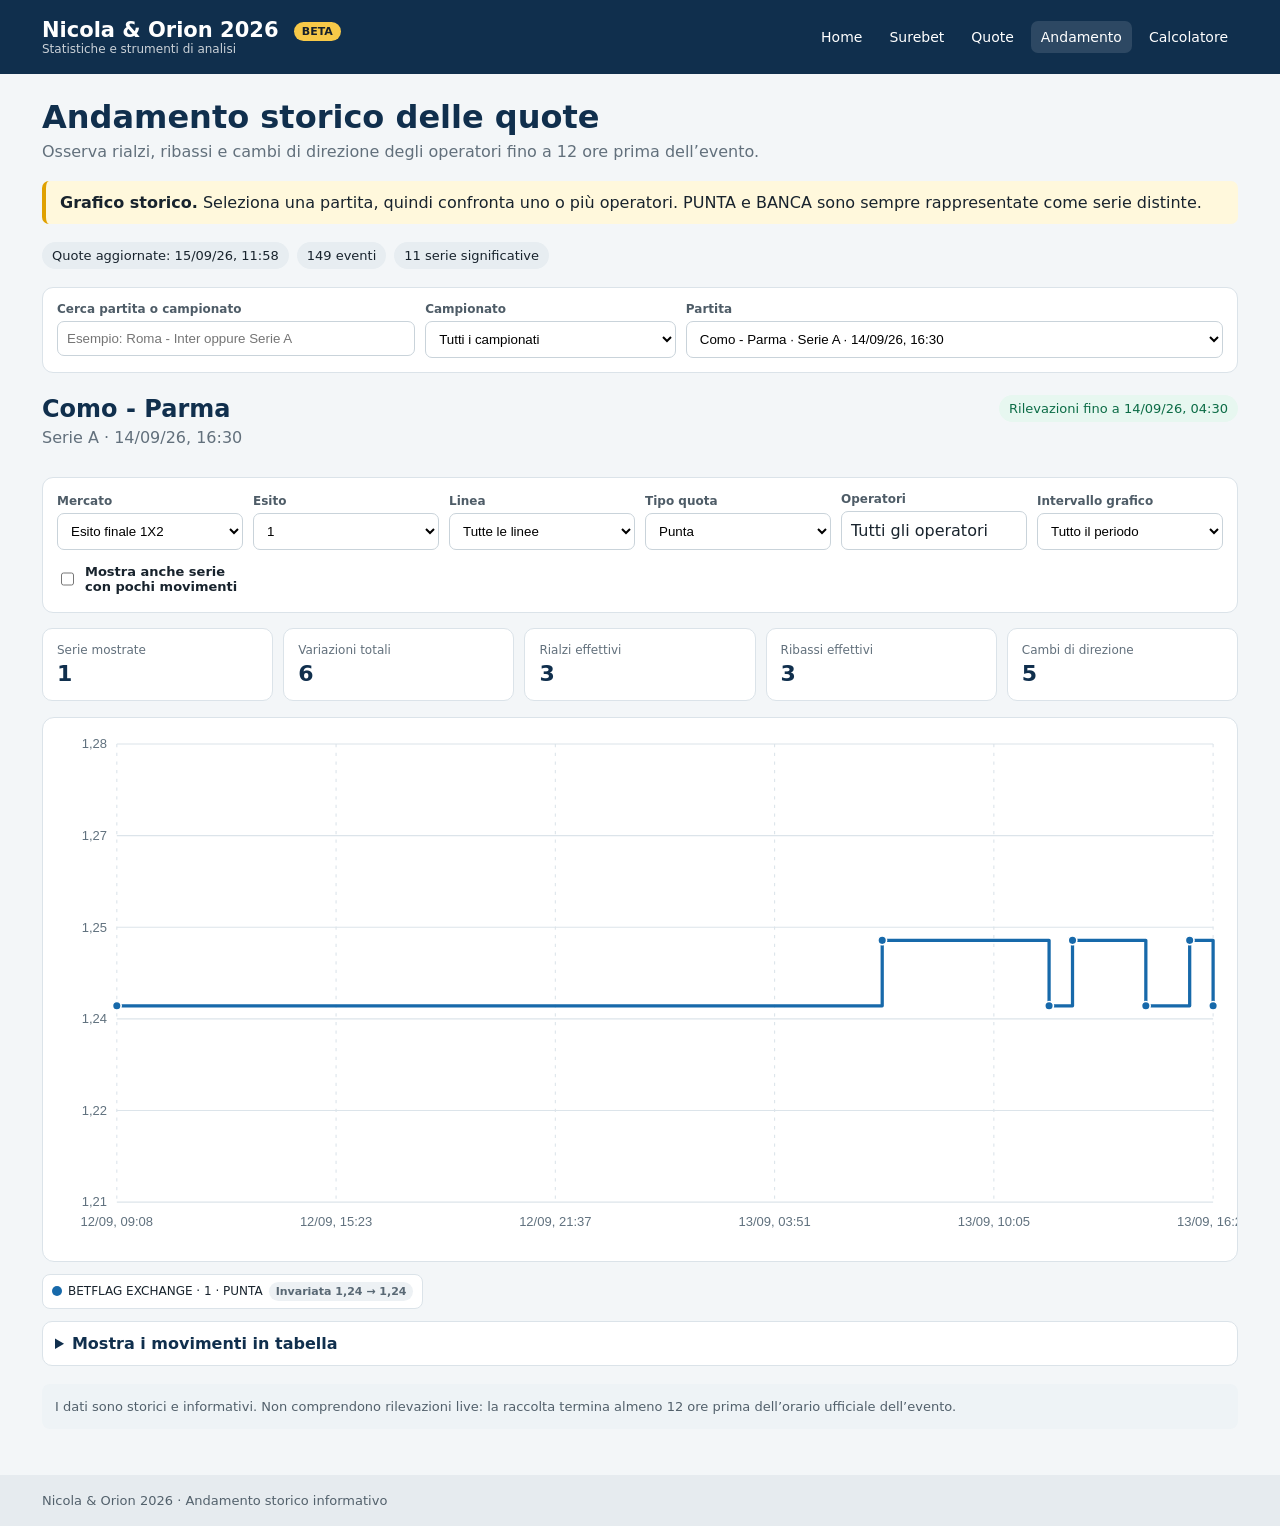
==== andamento.html @ c58eafb5 "Pubblica sito V3 con quote e andamento storico" ====
<!doctype html><html lang="it"><head><meta charset="utf-8"><meta name="viewport" content="width=device-width,initial-scale=1"><meta name="description" content="Grafici storici interattivi delle variazioni delle quote per operatore."><title>Andamento quote - Nicola &amp; Orion</title><link rel="stylesheet" href="assets/style.css"></head><body>
<header class="topbar"><div class="topbar-inner"><a class="brand" href="index.html">Nicola &amp; Orion 2026 <span class="beta">BETA</span><small>Statistiche e strumenti di analisi</small></a><nav class="nav"><a href="index.html">Home</a><a href="surebet.html">Surebet</a><a href="quote.html">Quote</a><a href="andamento.html">Andamento</a><a href="calcolatore-multipla.html">Calcolatore</a></nav></div></header>
<main class="container"><h1 class="page-title">Andamento storico delle quote</h1><p class="subtitle">Osserva rialzi, ribassi e cambi di direzione degli operatori fino a 12 ore prima dell’evento.</p><div class="notice"><strong>Grafico storico.</strong> Seleziona una partita, quindi confronta uno o più operatori. PUNTA e BANCA sono sempre rappresentate come serie distinte.</div>
<div class="status"><span class="pill" id="updated">Caricamento indice…</span><span class="pill" id="eventCount"></span><span class="pill" id="seriesCount"></span></div>
<section class="trend-picker"><div class="field"><label for="eventSearch">Cerca partita o campionato</label><input id="eventSearch" placeholder="Esempio: Roma - Inter oppure Serie A"></div><div class="field"><label for="competition">Campionato</label><select id="competition"></select></div><div class="field grow"><label for="event">Partita</label><select id="event"></select></div></section>
<section id="eventPanel" class="hidden"><div class="event-heading"><div><h2 id="eventTitle"></h2><p id="eventMeta" class="subtitle"></p></div><span class="pill ok" id="cutoff"></span></div><div class="filters trend-filters"><div class="field"><label for="market">Mercato</label><select id="market"></select></div><div class="field"><label for="outcome">Esito</label><select id="outcome"></select></div><div class="field"><label for="line">Linea</label><select id="line"></select></div><div class="field"><label for="quoteType">Tipo quota</label><select id="quoteType"><option value="PUNTA">Punta</option><option value="BANCA">Banca</option><option value="">Punta e Banca</option></select></div><div class="field"><label>Operatori</label><details class="multi" id="book"></details></div><div class="field"><label for="window">Intervallo grafico</label><select id="window"><option value="all">Tutto il periodo</option><option value="168">Ultimi 7 giorni</option><option value="48">Ultime 48 ore</option><option value="24">Ultime 24 ore</option></select></div><label class="check-field"><input id="minor" type="checkbox"> Mostra anche serie con pochi movimenti</label></div>
<div id="trendSummary" class="cards trend-cards"></div><div id="chartWrap" class="chart-wrap"><div id="chart" class="loading">Seleziona i filtri per costruire il grafico…</div><div id="tooltip" class="chart-tooltip hidden"></div></div><div id="legend" class="chart-legend"></div><details class="movement-details"><summary>Mostra i movimenti in tabella</summary><div id="movementTable"></div></details></section>
<div id="view" class="loading">Caricamento degli eventi disponibili…</div><div class="disclaimer">I dati sono storici e informativi. Non comprendono rilevazioni live: la raccolta termina almeno 12 ore prima dell’orario ufficiale dell’evento.</div></main>
<footer class="footer"><div class="footer-inner">Nicola &amp; Orion 2026 · Andamento storico informativo</div></footer><script src="assets/common.js"></script><script src="assets/andamento.js"></script></body></html>
---- assets/style.css ----
:root{--navy:#102f4d;--blue:#1769aa;--sky:#eaf4fb;--green:#138a5b;--amber:#b66b00;--red:#b42318;--ink:#18232d;--muted:#62707c;--line:#dbe3e9;--paper:#fff;--bg:#f3f6f8}
*{box-sizing:border-box}html{scroll-behavior:smooth}body{margin:0;background:var(--bg);color:var(--ink);font-family:Segoe UI,system-ui,-apple-system,Arial,sans-serif}a{color:inherit}.topbar{background:var(--navy);color:white}.topbar-inner{max-width:1240px;margin:auto;padding:18px 22px;display:flex;align-items:center;justify-content:space-between;gap:18px}.brand{text-decoration:none;font-weight:800;font-size:21px}.brand small{display:block;font-weight:400;font-size:12px;opacity:.78}.beta{display:inline-block;margin-left:8px;padding:3px 8px;border-radius:999px;background:#f7c948;color:#17212b;font-size:11px;vertical-align:2px}.nav{display:flex;flex-wrap:wrap;gap:7px}.nav a{text-decoration:none;padding:8px 10px;border-radius:7px;font-size:14px}.nav a:hover,.nav a.attivo{background:#ffffff1f}.hero{background:linear-gradient(135deg,var(--navy),#205f8e);color:#fff}.hero-inner{max-width:1240px;margin:auto;padding:48px 22px}.hero h1{max-width:760px;margin:0 0 12px;font-size:clamp(30px,5vw,52px);line-height:1.05}.hero p{max-width:760px;margin:0;font-size:18px;line-height:1.55;opacity:.9}.container{max-width:1240px;margin:auto;padding:24px 22px 46px}.notice{padding:12px 14px;background:#fff8dc;border-left:4px solid #e0a100;border-radius:7px;margin-bottom:18px}.grid{display:grid;grid-template-columns:repeat(auto-fit,minmax(235px,1fr));gap:15px}.service{display:flex;flex-direction:column;background:var(--paper);border:1px solid var(--line);border-radius:12px;padding:18px;box-shadow:0 2px 8px #15345012}.service h2,.service h3{margin:0 0 8px;color:var(--navy)}.service p{color:var(--muted);line-height:1.5;flex:1}.button{display:inline-block;text-decoration:none;border:0;border-radius:8px;padding:10px 14px;background:var(--blue);color:#fff;font-weight:700;cursor:pointer}.button.secondary{background:#e4edf4;color:var(--navy)}.button:disabled{opacity:.55;cursor:not-allowed}.page-title{margin:0 0 6px;color:var(--navy)}.subtitle{margin:0 0 20px;color:var(--muted)}.status{display:flex;flex-wrap:wrap;gap:8px;margin:12px 0 18px}.pill{display:inline-flex;align-items:center;gap:6px;padding:6px 10px;border-radius:999px;background:#e7edf1;font-size:13px}.pill.ok{background:#e7f7f0;color:#0c6c46}.pill.warn{background:#fff4dc;color:#8a5200}.filters{display:grid;grid-template-columns:repeat(auto-fit,minmax(170px,1fr));gap:10px;background:#fff;padding:14px;border:1px solid var(--line);border-radius:11px;margin-bottom:15px}.field label{display:block;font-size:12px;font-weight:700;margin:0 0 5px;color:#4e5c67}.field input,.field select{width:100%;padding:9px;border:1px solid #c9d3da;border-radius:7px;background:#fff}.cards{display:grid;grid-template-columns:repeat(auto-fit,minmax(145px,1fr));gap:10px;margin-bottom:16px}.card{background:#fff;padding:14px;border:1px solid var(--line);border-radius:10px}.card span{display:block;font-size:12px;color:var(--muted)}.card strong{display:block;margin-top:4px;font-size:22px;color:var(--navy)}.table-wrap{overflow:auto;background:#fff;border:1px solid var(--line);border-radius:11px;max-height:66vh}.data-table{border-collapse:collapse;width:100%;font-size:12px}.data-table th{position:sticky;top:0;background:var(--navy);color:#fff;text-align:left;padding:9px;white-space:nowrap;z-index:1}.data-table td{padding:8px 9px;border-bottom:1px solid #e8edf0;white-space:nowrap}.data-table tr:nth-child(even){background:#f8fafb}.positive{color:var(--green);font-weight:800}.negative{color:var(--red);font-weight:700}.loading,.empty,.error{background:#fff;border:1px solid var(--line);border-radius:10px;padding:22px;text-align:center;color:var(--muted)}.error{border-color:#edc5c1;color:var(--red)}.pager{display:flex;justify-content:space-between;align-items:center;gap:10px;margin:12px 0}.footer{background:#e6ebef;color:#53616c}.footer-inner{max-width:1240px;margin:auto;padding:18px 22px;font-size:13px}.disclaimer{margin-top:18px;padding:13px;border-radius:8px;background:#eef3f6;color:#52606b;font-size:13px;line-height:1.5}.hidden{display:none!important}
.multi{position:relative}.multi summary{list-style:none;width:100%;padding:9px;border:1px solid #c9d3da;border-radius:7px;background:#fff;cursor:pointer;white-space:nowrap;overflow:hidden;text-overflow:ellipsis}.multi summary::-webkit-details-marker{display:none}.multi-panel{position:absolute;z-index:5;top:42px;left:0;min-width:240px;max-height:260px;overflow:auto;background:#fff;border:1px solid var(--line);border-radius:8px;box-shadow:0 8px 24px #102f4d30;padding:8px}.multi-actions{display:flex;gap:6px;position:sticky;top:-8px;background:#fff;padding:5px 0 8px}.multi-actions button{border:0;border-radius:5px;padding:5px 8px;background:#e4edf4;color:var(--navy);cursor:pointer}.multi-option{display:flex;align-items:center;gap:7px;padding:6px;border-radius:5px}.multi-option:hover{background:var(--sky)}.multi-option input{width:auto}.calculator-frame{width:100%;min-height:1450px;border:0;background:#fff;border-radius:11px}
@media(max-width:760px){.topbar-inner{align-items:flex-start;flex-direction:column}.hero-inner{padding-top:34px;padding-bottom:34px}.container{padding-left:14px;padding-right:14px}.nav{gap:3px}.nav a{padding:7px;font-size:13px}.table-wrap{max-height:70vh}.multi-panel{position:fixed;left:14px;right:14px;top:120px;max-height:60vh}}
.mode-tabs{display:flex;flex-wrap:wrap;gap:8px;margin:0 0 14px}.mode-tab{border:1px solid var(--line);border-radius:9px;background:#fff;color:var(--navy);padding:10px 14px;font-weight:700;cursor:pointer}.mode-tab:hover,.mode-tab.active{background:var(--blue);border-color:var(--blue);color:#fff}.trend-picker{display:grid;grid-template-columns:minmax(220px,1fr) minmax(180px,.7fr) minmax(300px,1.5fr);gap:10px;background:#fff;padding:14px;border:1px solid var(--line);border-radius:11px;margin-bottom:15px}.trend-picker .field input,.trend-picker .field select{width:100%;padding:9px;border:1px solid #c9d3da;border-radius:7px;background:#fff}.event-heading{display:flex;justify-content:space-between;align-items:flex-start;gap:16px;margin:22px 0 10px}.event-heading h2{margin:0 0 5px;color:var(--navy)}.trend-filters{align-items:end}.check-field{display:flex;align-items:center;gap:8px;min-height:38px;font-size:13px;font-weight:700}.check-field input{width:18px;height:18px}.trend-cards{margin-top:4px}.chart-wrap{position:relative;background:#fff;border:1px solid var(--line);border-radius:12px;min-height:360px;overflow:hidden}.trend-svg{display:block;width:100%;height:auto;min-height:360px}.chart-bg{fill:#fff}.grid-line{stroke:#dce4ea;stroke-width:1}.grid-line.vertical{stroke-dasharray:3 5}.axis-label{fill:#60717e;font:12px Segoe UI,Arial,sans-serif}.series-line{fill:none;stroke-width:3;stroke-linejoin:round;stroke-linecap:round}.series-line.lay-line{stroke-dasharray:8 5}.chart-point{stroke:#fff;stroke-width:1.5}.hover-layer{fill:transparent;pointer-events:all}.chart-legend{display:flex;flex-wrap:wrap;gap:8px;margin:12px 0}.legend-item{display:inline-flex;align-items:center;gap:6px;background:#fff;border:1px solid var(--line);border-radius:8px;padding:7px 9px;font-size:12px}.legend-item i,.chart-tooltip i{width:10px;height:10px;border-radius:50%;display:inline-block;flex:0 0 auto}.trend-badge{border-radius:999px;padding:3px 7px;font-size:11px;white-space:nowrap}.trend-badge.up{background:#e5f6ed;color:#087345}.trend-badge.down{background:#fdeae8;color:#a5281d}.trend-badge.flat{background:#edf1f4;color:#596874}.chart-tooltip{position:absolute;z-index:6;min-width:230px;max-width:310px;background:#102f4df2;color:#fff;border-radius:8px;padding:10px;box-shadow:0 8px 24px #0004;font-size:12px;pointer-events:none}.chart-tooltip strong{display:block;margin-bottom:6px}.chart-tooltip div{display:flex;align-items:center;gap:6px;margin-top:4px}.movement-details{margin-top:12px;background:#fff;border:1px solid var(--line);border-radius:10px;padding:12px}.movement-details summary{cursor:pointer;font-weight:700;color:var(--navy)}
@media(max-width:760px){.trend-picker{grid-template-columns:1fr}.event-heading{flex-direction:column}.trend-svg{width:900px;max-width:none}.chart-wrap{overflow:auto}.mode-tabs{display:grid;grid-template-columns:1fr}.mode-tab{width:100%}}
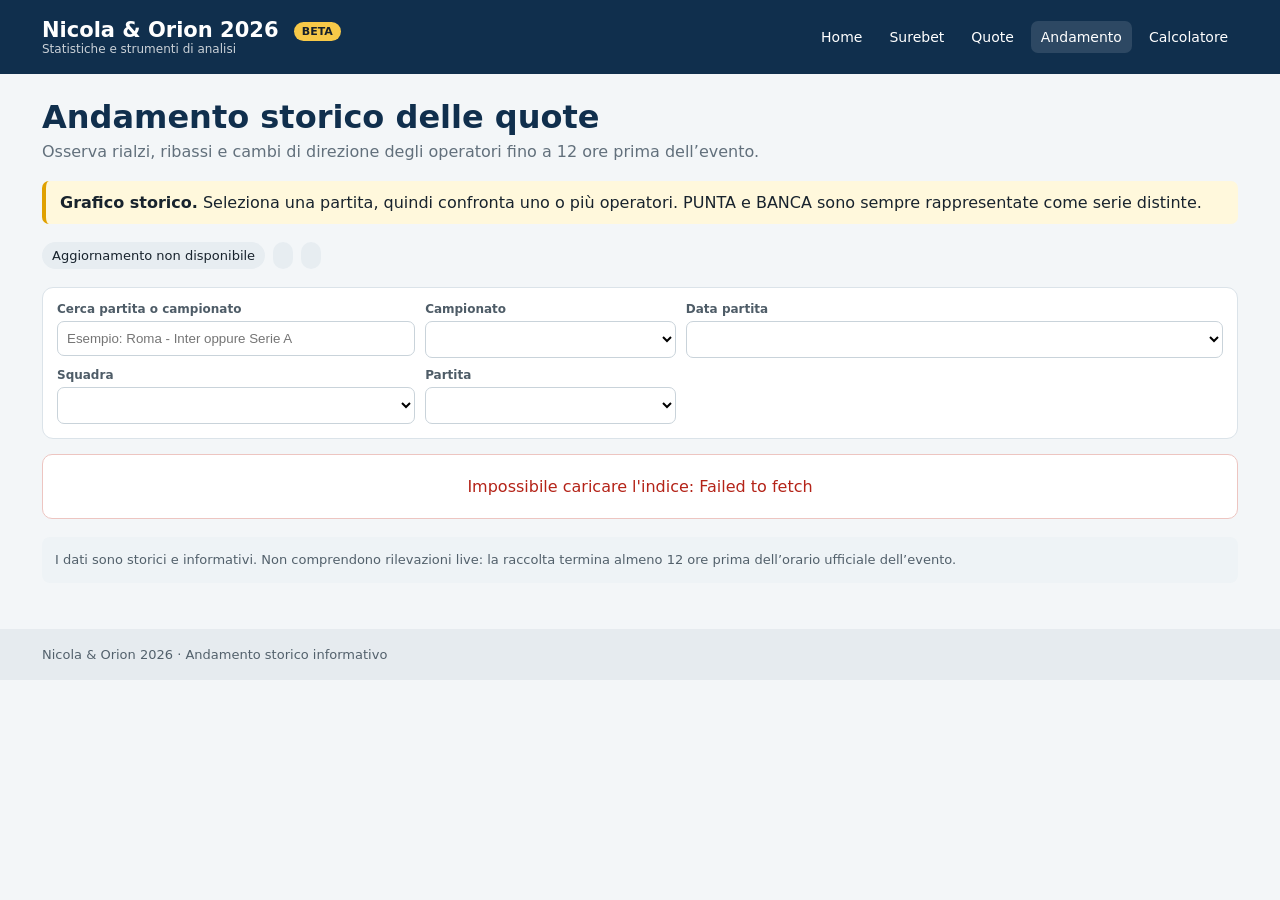
==== commit 7157fcfe: "Migliora analisi e visualizzazione andamento quote" ====
--- a/andamento.html
+++ b/andamento.html
@@ -2,8 +2,40 @@
 <header class="topbar"><div class="topbar-inner"><a class="brand" href="index.html">Nicola &amp; Orion 2026 <span class="beta">BETA</span><small>Statistiche e strumenti di analisi</small></a><nav class="nav"><a href="index.html">Home</a><a href="surebet.html">Surebet</a><a href="quote.html">Quote</a><a href="andamento.html">Andamento</a><a href="calcolatore-multipla.html">Calcolatore</a></nav></div></header>
 <main class="container"><h1 class="page-title">Andamento storico delle quote</h1><p class="subtitle">Osserva rialzi, ribassi e cambi di direzione degli operatori fino a 12 ore prima dell’evento.</p><div class="notice"><strong>Grafico storico.</strong> Seleziona una partita, quindi confronta uno o più operatori. PUNTA e BANCA sono sempre rappresentate come serie distinte.</div>
 <div class="status"><span class="pill" id="updated">Caricamento indice…</span><span class="pill" id="eventCount"></span><span class="pill" id="seriesCount"></span></div>
-<section class="trend-picker"><div class="field"><label for="eventSearch">Cerca partita o campionato</label><input id="eventSearch" placeholder="Esempio: Roma - Inter oppure Serie A"></div><div class="field"><label for="competition">Campionato</label><select id="competition"></select></div><div class="field grow"><label for="event">Partita</label><select id="event"></select></div></section>
+<section class="trend-picker">
+<div class="field">
+<label for="eventSearch">Cerca partita o campionato</label>
+<input id="eventSearch" placeholder="Esempio: Roma - Inter oppure Serie A">
+</div>
+<div class="field">
+<label for="competition">Campionato</label>
+<select id="competition"></select>
+</div>
+<div class="field">
+<label for="eventDate">Data partita</label>
+<select id="eventDate"></select>
+</div>
+<div class="field">
+<label for="team">Squadra</label>
+<select id="team"></select>
+</div>
+<div class="field grow">
+<label for="event">Partita</label>
+<select id="event"></select>
+</div>
+</section>
 <section id="eventPanel" class="hidden"><div class="event-heading"><div><h2 id="eventTitle"></h2><p id="eventMeta" class="subtitle"></p></div><span class="pill ok" id="cutoff"></span></div><div class="filters trend-filters"><div class="field"><label for="market">Mercato</label><select id="market"></select></div><div class="field"><label for="outcome">Esito</label><select id="outcome"></select></div><div class="field"><label for="line">Linea</label><select id="line"></select></div><div class="field"><label for="quoteType">Tipo quota</label><select id="quoteType"><option value="PUNTA">Punta</option><option value="BANCA">Banca</option><option value="">Punta e Banca</option></select></div><div class="field"><label>Operatori</label><details class="multi" id="book"></details></div><div class="field"><label for="window">Intervallo grafico</label><select id="window"><option value="all">Tutto il periodo</option><option value="168">Ultimi 7 giorni</option><option value="48">Ultime 48 ore</option><option value="24">Ultime 24 ore</option></select></div><label class="check-field"><input id="minor" type="checkbox"> Mostra anche serie con pochi movimenti</label></div>
-<div id="trendSummary" class="cards trend-cards"></div><div id="chartWrap" class="chart-wrap"><div id="chart" class="loading">Seleziona i filtri per costruire il grafico…</div><div id="tooltip" class="chart-tooltip hidden"></div></div><div id="legend" class="chart-legend"></div><details class="movement-details"><summary>Mostra i movimenti in tabella</summary><div id="movementTable"></div></details></section>
+<div id="trendSummary" class="cards trend-cards"></div>
+<div class="trend-view-switch" aria-label="Visualizzazione andamento">
+<button type="button" id="showHeatmap" class="trend-view-button active">Mappa generale</button>
+<button type="button" id="showLines" class="trend-view-button">Confronto linee</button>
+<button type="button" id="showMovements" class="trend-view-button">Movimenti in tabella</button>
+<span id="focusAdvice" class="focus-advice"></span>
+</div>
+<div id="heatmapWrap" class="heatmap-wrap"></div>
+<div id="chartWrap" class="chart-wrap hidden"><div id="chart" class="loading">Seleziona i filtri per costruire il grafico…</div><div id="tooltip" class="chart-tooltip hidden"></div></div><div id="legend" class="chart-legend"></div><section id="movementView" class="movement-details hidden">
+<h3>Movimenti in tabella</h3>
+<div id="movementTable"></div>
+</section></section>
 <div id="view" class="loading">Caricamento degli eventi disponibili…</div><div class="disclaimer">I dati sono storici e informativi. Non comprendono rilevazioni live: la raccolta termina almeno 12 ore prima dell’orario ufficiale dell’evento.</div></main>
 <footer class="footer"><div class="footer-inner">Nicola &amp; Orion 2026 · Andamento storico informativo</div></footer><script src="assets/common.js"></script><script src="assets/andamento.js"></script></body></html>
--- a/assets/style.css
+++ b/assets/style.css
@@ -4,3 +4,77 @@
 @media(max-width:760px){.topbar-inner{align-items:flex-start;flex-direction:column}.hero-inner{padding-top:34px;padding-bottom:34px}.container{padding-left:14px;padding-right:14px}.nav{gap:3px}.nav a{padding:7px;font-size:13px}.table-wrap{max-height:70vh}.multi-panel{position:fixed;left:14px;right:14px;top:120px;max-height:60vh}}
 .mode-tabs{display:flex;flex-wrap:wrap;gap:8px;margin:0 0 14px}.mode-tab{border:1px solid var(--line);border-radius:9px;background:#fff;color:var(--navy);padding:10px 14px;font-weight:700;cursor:pointer}.mode-tab:hover,.mode-tab.active{background:var(--blue);border-color:var(--blue);color:#fff}.trend-picker{display:grid;grid-template-columns:minmax(220px,1fr) minmax(180px,.7fr) minmax(300px,1.5fr);gap:10px;background:#fff;padding:14px;border:1px solid var(--line);border-radius:11px;margin-bottom:15px}.trend-picker .field input,.trend-picker .field select{width:100%;padding:9px;border:1px solid #c9d3da;border-radius:7px;background:#fff}.event-heading{display:flex;justify-content:space-between;align-items:flex-start;gap:16px;margin:22px 0 10px}.event-heading h2{margin:0 0 5px;color:var(--navy)}.trend-filters{align-items:end}.check-field{display:flex;align-items:center;gap:8px;min-height:38px;font-size:13px;font-weight:700}.check-field input{width:18px;height:18px}.trend-cards{margin-top:4px}.chart-wrap{position:relative;background:#fff;border:1px solid var(--line);border-radius:12px;min-height:360px;overflow:hidden}.trend-svg{display:block;width:100%;height:auto;min-height:360px}.chart-bg{fill:#fff}.grid-line{stroke:#dce4ea;stroke-width:1}.grid-line.vertical{stroke-dasharray:3 5}.axis-label{fill:#60717e;font:12px Segoe UI,Arial,sans-serif}.series-line{fill:none;stroke-width:3;stroke-linejoin:round;stroke-linecap:round}.series-line.lay-line{stroke-dasharray:8 5}.chart-point{stroke:#fff;stroke-width:1.5}.hover-layer{fill:transparent;pointer-events:all}.chart-legend{display:flex;flex-wrap:wrap;gap:8px;margin:12px 0}.legend-item{display:inline-flex;align-items:center;gap:6px;background:#fff;border:1px solid var(--line);border-radius:8px;padding:7px 9px;font-size:12px}.legend-item i,.chart-tooltip i{width:10px;height:10px;border-radius:50%;display:inline-block;flex:0 0 auto}.trend-badge{border-radius:999px;padding:3px 7px;font-size:11px;white-space:nowrap}.trend-badge.up{background:#e5f6ed;color:#087345}.trend-badge.down{background:#fdeae8;color:#a5281d}.trend-badge.flat{background:#edf1f4;color:#596874}.chart-tooltip{position:absolute;z-index:6;min-width:230px;max-width:310px;background:#102f4df2;color:#fff;border-radius:8px;padding:10px;box-shadow:0 8px 24px #0004;font-size:12px;pointer-events:none}.chart-tooltip strong{display:block;margin-bottom:6px}.chart-tooltip div{display:flex;align-items:center;gap:6px;margin-top:4px}.movement-details{margin-top:12px;background:#fff;border:1px solid var(--line);border-radius:10px;padding:12px}.movement-details summary{cursor:pointer;font-weight:700;color:var(--navy)}
 @media(max-width:760px){.trend-picker{grid-template-columns:1fr}.event-heading{flex-direction:column}.trend-svg{width:900px;max-width:none}.chart-wrap{overflow:auto}.mode-tabs{display:grid;grid-template-columns:1fr}.mode-tab{width:100%}}
+
+/* ANDAMENTO_GRAFICO_V2 */
+.series-line,.chart-point{transition:opacity .16s ease,stroke-width .16s ease}
+.legend-interactive{
+  appearance:none;
+  width:auto;
+  border:1px solid #d8e0e8;
+  background:#fff;
+  color:inherit;
+  cursor:pointer;
+  display:inline-flex;
+  align-items:center;
+  gap:7px;
+  padding:7px 9px;
+  border-radius:9px;
+  font:inherit;
+  text-align:left;
+  transition:opacity .16s ease,border-color .16s ease,box-shadow .16s ease;
+}
+.legend-interactive:hover,.legend-interactive:focus{
+  border-color:#1769aa;
+  box-shadow:0 0 0 3px rgba(23,105,170,.15);
+  outline:none;
+}
+.legend-interactive.series-muted{opacity:.3}
+.legend-sample{width:48px;height:18px;flex:0 0 48px;overflow:visible}
+@media(max-width:650px){
+  .legend-interactive{width:100%;align-items:flex-start;flex-wrap:wrap}
+}
+
+/* tabella-movimenti-v1 */
+.movement-table-heading{display:flex;justify-content:space-between;align-items:center;gap:12px;margin:12px 0 8px}
+.movement-table-heading span{color:var(--muted);font-size:12px}
+.movement-sort{display:inline-flex;flex-wrap:wrap;align-items:center;gap:6px;border:0;background:transparent;color:inherit;font:inherit;font-weight:800;text-align:left;cursor:pointer;padding:3px 0}
+.movement-sort span{font-size:17px;color:#1769aa}
+.movement-sort small{flex-basis:100%;font-size:11px;font-weight:600;color:var(--muted)}
+.movement-sort:hover,.movement-sort:focus-visible{color:#1769aa}
+.movement-time{white-space:nowrap;color:#163a5f}
+.movement-old{color:var(--muted);font-weight:700}
+.movement-new{font-size:1.05em;color:#163a5f}
+.movement-delta{display:inline-block;min-width:66px;padding:4px 8px;border-radius:999px;text-align:center}
+.movement-delta.up{color:#087a4b;background:#087a4b18}
+.movement-delta.down{color:#c43434;background:#c4343418}
+.movement-table th:first-child,.movement-table td:first-child{position:sticky;left:0;z-index:1;background:var(--panel,#fff)}
+@media(max-width:700px){.movement-table-heading{align-items:flex-start;flex-direction:column}.movement-table{min-width:1050px}}
+
+/* MAPPA_ANDAMENTO_V1 */
+.trend-view-switch{display:flex;align-items:center;flex-wrap:wrap;gap:8px;margin:4px 0 12px}
+.trend-view-button{border:2px solid var(--blue);border-radius:9px;background:#fff;color:var(--blue);padding:10px 15px;font-weight:800;cursor:pointer}
+.trend-view-button.active{background:var(--blue);color:#fff}
+.focus-advice{margin-left:auto;color:var(--muted);font-size:12px;font-weight:700}
+.focus-advice.too-many{color:var(--red)}
+.heatmap-wrap{margin-bottom:14px}
+.heatmap-heading{display:flex;justify-content:space-between;align-items:center;gap:12px;margin-bottom:8px;color:var(--navy)}
+.heatmap-heading span{font-size:12px;color:var(--muted)}
+.heatmap-scroller{overflow-x:auto;overflow-y:auto;max-height:68vh;background:#fff;border:1px solid var(--line);border-radius:11px;scrollbar-color:var(--blue) #e7edf1}
+.heatmap-table{border-collapse:separate;border-spacing:4px;min-width:max-content;font-size:12px;padding:4px}
+.heatmap-table th,.heatmap-table td{height:42px;min-width:84px;padding:6px 8px;text-align:center;border-radius:6px;white-space:nowrap}
+.heatmap-table thead th{position:sticky;top:0;z-index:3;background:var(--navy);color:#fff}
+.heatmap-table .heat-series{position:sticky;left:0;z-index:2;min-width:190px;max-width:190px;text-align:left;background:#edf3f7;color:var(--navy)}
+.heatmap-table thead .heat-series{z-index:4;background:var(--navy);color:#fff}
+.heat-series strong,.heat-series small{display:block;overflow:hidden;text-overflow:ellipsis}
+.heat-series small{margin-top:3px;color:var(--muted);font-weight:600}
+.heat-stable{background:#dcecff;color:var(--navy)}
+.heat-up{background:#d7f3e5;color:#07613a}
+.heat-down{background:#ffe0e0;color:#a51f2b}
+.heat-empty{background:#f2f4f6;color:#98a2ab}
+.heatmap-legend{display:flex;flex-wrap:wrap;gap:16px;margin-top:9px;color:var(--muted);font-size:12px}
+.heatmap-legend i{display:inline-block;width:14px;height:14px;border-radius:4px;margin-right:5px;vertical-align:-2px}
+@media(max-width:760px){.focus-advice{width:100%;margin-left:0}.heatmap-table .heat-series{min-width:155px;max-width:155px}.heatmap-heading{align-items:flex-start;flex-direction:column}}
+
+/* TRE_MODALITA_ANDAMENTO_V1 */
+.movement-details h3{margin:0 0 12px;color:var(--navy)}
+@media(min-width:761px){.trend-view-switch .trend-view-button{min-width:190px}}
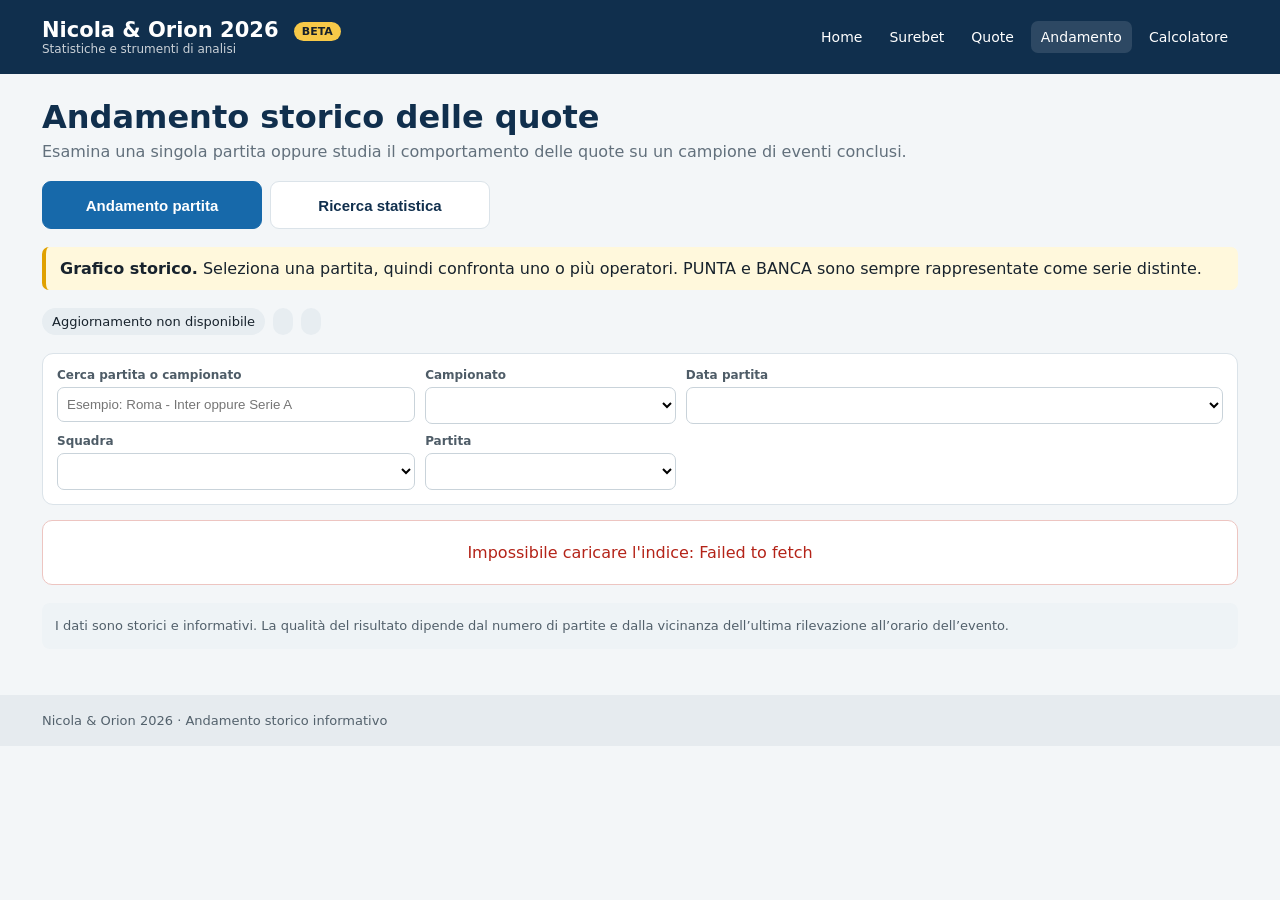
==== commit 7a814ae0: "Aggiunge la ricerca statistica sulle quote" ====
--- a/andamento.html
+++ b/andamento.html
@@ -1,41 +1,42 @@
-<!doctype html><html lang="it"><head><meta charset="utf-8"><meta name="viewport" content="width=device-width,initial-scale=1"><meta name="description" content="Grafici storici interattivi delle variazioni delle quote per operatore."><title>Andamento quote - Nicola &amp; Orion</title><link rel="stylesheet" href="assets/style.css"></head><body>
+<!doctype html>
+<html lang="it"><head><meta charset="utf-8"><meta name="viewport" content="width=device-width,initial-scale=1"><meta name="description" content="Grafici storici e ricerca statistica sulle variazioni delle quote."><title>Andamento quote - Nicola &amp; Orion</title><link rel="stylesheet" href="assets/style.css"></head><body>
 <header class="topbar"><div class="topbar-inner"><a class="brand" href="index.html">Nicola &amp; Orion 2026 <span class="beta">BETA</span><small>Statistiche e strumenti di analisi</small></a><nav class="nav"><a href="index.html">Home</a><a href="surebet.html">Surebet</a><a href="quote.html">Quote</a><a href="andamento.html">Andamento</a><a href="calcolatore-multipla.html">Calcolatore</a></nav></div></header>
-<main class="container"><h1 class="page-title">Andamento storico delle quote</h1><p class="subtitle">Osserva rialzi, ribassi e cambi di direzione degli operatori fino a 12 ore prima dell’evento.</p><div class="notice"><strong>Grafico storico.</strong> Seleziona una partita, quindi confronta uno o più operatori. PUNTA e BANCA sono sempre rappresentate come serie distinte.</div>
+<main class="container">
+<h1 class="page-title">Andamento storico delle quote</h1><p class="subtitle">Esamina una singola partita oppure studia il comportamento delle quote su un campione di eventi conclusi.</p>
+<div class="mode-tabs history-mode-tabs" role="tablist" aria-label="Modalità andamento"><button type="button" class="mode-tab active" id="showTrendSection" role="tab" aria-selected="true">Andamento partita</button><button type="button" class="mode-tab" id="showResearchSection" role="tab" aria-selected="false">Ricerca statistica</button></div>
+
+<section id="trendSection">
+<div class="notice"><strong>Grafico storico.</strong> Seleziona una partita, quindi confronta uno o più operatori. PUNTA e BANCA sono sempre rappresentate come serie distinte.</div>
 <div class="status"><span class="pill" id="updated">Caricamento indice…</span><span class="pill" id="eventCount"></span><span class="pill" id="seriesCount"></span></div>
-<section class="trend-picker">
-<div class="field">
-<label for="eventSearch">Cerca partita o campionato</label>
-<input id="eventSearch" placeholder="Esempio: Roma - Inter oppure Serie A">
+<section class="trend-picker"><div class="field"><label for="eventSearch">Cerca partita o campionato</label><input id="eventSearch" placeholder="Esempio: Roma - Inter oppure Serie A"></div><div class="field"><label for="competition">Campionato</label><select id="competition"></select></div><div class="field"><label for="eventDate">Data partita</label><select id="eventDate"></select></div><div class="field"><label for="team">Squadra</label><select id="team"></select></div><div class="field grow"><label for="event">Partita</label><select id="event"></select></div></section>
+<section id="eventPanel" class="hidden"><div class="event-heading"><div><h2 id="eventTitle"></h2><p id="eventMeta" class="subtitle"></p></div><span class="pill ok" id="cutoff"></span></div><div class="filters trend-filters"><div class="field"><label for="market">Mercato</label><select id="market"></select></div><div class="field"><label for="outcome">Esito</label><select id="outcome"></select></div><div class="field"><label for="line">Linea</label><select id="line"></select></div><div class="field"><label for="quoteType">Tipo quota</label><select id="quoteType"><option value="PUNTA">Punta</option><option value="BANCA">Banca</option><option value="">Punta e Banca</option></select></div><div class="field"><label>Operatori</label><details class="multi" id="book"></details></div><div class="field"><label for="window">Intervallo grafico</label><select id="window"><option value="all">Tutto il periodo</option><option value="168">Ultimi 7 giorni</option><option value="48">Ultime 48 ore</option><option value="24">Ultime 24 ore</option></select></div><label class="check-field"><input id="minor" type="checkbox"> Mostra anche serie con pochi movimenti</label></div>
+<div id="trendSummary" class="cards trend-cards"></div><div class="trend-view-switch" aria-label="Visualizzazione andamento"><button type="button" id="showHeatmap" class="trend-view-button active">Mappa generale</button><button type="button" id="showLines" class="trend-view-button">Confronto linee</button><button type="button" id="showMovements" class="trend-view-button">Movimenti in tabella</button><span id="focusAdvice" class="focus-advice"></span></div><div id="heatmapWrap" class="heatmap-wrap"></div><div id="chartWrap" class="chart-wrap hidden"><div id="chart" class="loading">Seleziona i filtri per costruire il grafico…</div><div id="tooltip" class="chart-tooltip hidden"></div></div><div id="legend" class="chart-legend"></div><section id="movementView" class="movement-details hidden"><h3>Movimenti in tabella</h3><div id="movementTable"></div></section></section>
+<div id="view" class="loading">Caricamento degli eventi disponibili…</div>
+</section>
+
+<section id="researchSection" class="hidden">
+<div class="notice"><strong>Ricerca su eventi conclusi.</strong> Definisci il valore iniziale della quota e confrontalo con l’ultima rilevazione disponibile prima dell’evento. Betfair Exchange e Betflag Exchange sono esclusi.</div>
+<div class="status"><span class="pill" id="researchUpdated">Dati statistici non ancora caricati</span><span class="pill" id="researchAvailable"></span></div>
+<div id="researchLoading" class="loading">Apri questa sezione per caricare la ricerca statistica…</div>
+<div id="researchWorkspace" class="hidden">
+<div class="research-filters">
+  <div class="field"><label for="researchMin">Quota iniziale minima</label><input id="researchMin" type="number" min="1.01" step="0.01" value="1.35"></div>
+  <div class="field"><label for="researchMax">Quota iniziale massima</label><input id="researchMax" type="number" min="1.01" step="0.01" value="1.65"></div>
+  <div class="field"><label for="researchHorizon">Quota iniziale rilevata</label><select id="researchHorizon"></select></div>
+  <div class="field"><label for="researchFinalMax">Ultima quota entro</label><select id="researchFinalMax"><option value="168">7 giorni dall’evento</option><option value="72" selected>72 ore dall’evento</option><option value="48">48 ore dall’evento</option><option value="24">24 ore dall’evento</option><option value="12">12 ore dall’evento</option><option value="6">6 ore dall’evento</option><option value="2">2 ore dall’evento</option></select></div>
+  <div class="field"><label>Mercati</label><details class="multi research-multi" id="researchMarket"></details></div>
+  <div class="field"><label>Linee</label><details class="multi research-multi" id="researchLine"></details></div>
+  <div class="field"><label>Esiti</label><details class="multi research-multi" id="researchOutcome"></details></div>
+  <div class="field"><label>Campionati</label><details class="multi research-multi" id="researchCompetition"></details></div>
+  <div class="field"><label>Bookmaker</label><details class="multi" id="researchBooks"></details></div>
+  <div class="field"><label for="researchUnit">Unità di analisi</label><select id="researchUnit"><option value="events">Partite uniche</option><option value="series">Serie per bookmaker</option></select></div>
+  <div class="field"><label for="researchLimit">Campione massimo</label><select id="researchLimit"><option value="50">50 partite</option><option value="100" selected>100 partite</option><option value="250">250 partite</option><option value="0">Tutte le partite</option></select></div>
+  <div class="field"><label for="researchThreshold">Movimento minimo (%)</label><input id="researchThreshold" type="number" min="0" step="0.1" value="0"></div>
 </div>
-<div class="field">
-<label for="competition">Campionato</label>
-<select id="competition"></select>
-</div>
-<div class="field">
-<label for="eventDate">Data partita</label>
-<select id="eventDate"></select>
-</div>
-<div class="field">
-<label for="team">Squadra</label>
-<select id="team"></select>
-</div>
-<div class="field grow">
-<label for="event">Partita</label>
-<select id="event"></select>
+<div class="research-actions"><button type="button" class="button" id="runResearch">Calcola statistiche</button><button type="button" class="button secondary" id="resetResearch">Ripristina filtri</button></div>
+<div id="researchMessage" class="research-method"></div><div id="researchSummary" class="cards research-cards"></div><div id="researchResults"></div>
 </div>
 </section>
-<section id="eventPanel" class="hidden"><div class="event-heading"><div><h2 id="eventTitle"></h2><p id="eventMeta" class="subtitle"></p></div><span class="pill ok" id="cutoff"></span></div><div class="filters trend-filters"><div class="field"><label for="market">Mercato</label><select id="market"></select></div><div class="field"><label for="outcome">Esito</label><select id="outcome"></select></div><div class="field"><label for="line">Linea</label><select id="line"></select></div><div class="field"><label for="quoteType">Tipo quota</label><select id="quoteType"><option value="PUNTA">Punta</option><option value="BANCA">Banca</option><option value="">Punta e Banca</option></select></div><div class="field"><label>Operatori</label><details class="multi" id="book"></details></div><div class="field"><label for="window">Intervallo grafico</label><select id="window"><option value="all">Tutto il periodo</option><option value="168">Ultimi 7 giorni</option><option value="48">Ultime 48 ore</option><option value="24">Ultime 24 ore</option></select></div><label class="check-field"><input id="minor" type="checkbox"> Mostra anche serie con pochi movimenti</label></div>
-<div id="trendSummary" class="cards trend-cards"></div>
-<div class="trend-view-switch" aria-label="Visualizzazione andamento">
-<button type="button" id="showHeatmap" class="trend-view-button active">Mappa generale</button>
-<button type="button" id="showLines" class="trend-view-button">Confronto linee</button>
-<button type="button" id="showMovements" class="trend-view-button">Movimenti in tabella</button>
-<span id="focusAdvice" class="focus-advice"></span>
-</div>
-<div id="heatmapWrap" class="heatmap-wrap"></div>
-<div id="chartWrap" class="chart-wrap hidden"><div id="chart" class="loading">Seleziona i filtri per costruire il grafico…</div><div id="tooltip" class="chart-tooltip hidden"></div></div><div id="legend" class="chart-legend"></div><section id="movementView" class="movement-details hidden">
-<h3>Movimenti in tabella</h3>
-<div id="movementTable"></div>
-</section></section>
-<div id="view" class="loading">Caricamento degli eventi disponibili…</div><div class="disclaimer">I dati sono storici e informativi. Non comprendono rilevazioni live: la raccolta termina almeno 12 ore prima dell’orario ufficiale dell’evento.</div></main>
-<footer class="footer"><div class="footer-inner">Nicola &amp; Orion 2026 · Andamento storico informativo</div></footer><script src="assets/common.js"></script><script src="assets/andamento.js"></script></body></html>
+
+<div class="disclaimer">I dati sono storici e informativi. La qualità del risultato dipende dal numero di partite e dalla vicinanza dell’ultima rilevazione all’orario dell’evento.</div>
+</main><footer class="footer"><div class="footer-inner">Nicola &amp; Orion 2026 · Andamento storico informativo</div></footer><script src="assets/common.js"></script><script src="assets/andamento.js"></script><script src="assets/ricerca-statistica.js"></script></body></html>
--- a/assets/style.css
+++ b/assets/style.css
@@ -78,3 +78,51 @@
 /* TRE_MODALITA_ANDAMENTO_V1 */
 .movement-details h3{margin:0 0 12px;color:var(--navy)}
 @media(min-width:761px){.trend-view-switch .trend-view-button{min-width:190px}}
+
+/* CONFRONTO_PARTITA_V1 */
+.quote-mode-tabs .mode-tab{min-height:46px;padding-left:18px;padding-right:18px}
+.compare-controls{margin-bottom:16px}
+.compare-picker{display:grid;grid-template-columns:minmax(180px,.8fr) minmax(170px,.65fr) minmax(280px,1.5fr);gap:12px;background:#fff;padding:15px;border:1px solid var(--line);border-radius:11px 11px 0 0}
+.compare-picker select{min-height:42px;font-weight:650}
+.market-choice{display:flex;flex-wrap:wrap;gap:9px;background:#f8fafb;padding:13px 15px;border:1px solid var(--line);border-top:0;border-radius:0 0 11px 11px}
+.market-choice-button{min-width:110px;border:2px solid #bdcbd6;border-radius:9px;background:#fff;color:var(--navy);padding:10px 16px;font-weight:800;cursor:pointer}
+.market-choice-button:hover,.market-choice-button.active{background:var(--navy);border-color:var(--navy);color:#fff}
+.compare-note{color:var(--muted);font-size:13px;padding:5px}
+.compare-result{background:#fff;border:1px solid var(--line);border-radius:11px;overflow:hidden}
+.compare-summary{display:flex;justify-content:space-between;align-items:center;gap:18px;padding:16px 18px;background:#fff}
+.compare-summary>div:first-child span,.compare-summary small{display:block;color:var(--muted);font-size:12px}
+.compare-summary>div:first-child strong{display:block;margin:3px 0;font-size:21px;color:var(--navy)}
+.compare-metrics{display:flex;flex-wrap:wrap;justify-content:flex-end;gap:8px}
+.compare-metrics span{padding:9px 11px;border-radius:8px;background:#edf3f7;color:var(--muted);font-size:12px}
+.compare-metrics strong{display:block;margin-top:2px;color:var(--navy);font-size:17px}
+.compare-help{margin:0;padding:11px 18px;background:#f7f9fb;border-top:1px solid var(--line);color:var(--muted);font-size:13px}
+.compare-table-wrap{overflow:auto;max-height:64vh}
+.compare-table{border-collapse:separate;border-spacing:0;width:100%;min-width:650px;font-size:14px}
+.compare-table th,.compare-table td{padding:12px 14px;border-bottom:1px solid #e4eaee;text-align:center;white-space:nowrap}
+.compare-table thead th{position:sticky;top:0;z-index:3;background:var(--navy);color:#fff}
+.compare-table .compare-book{position:sticky;left:0;text-align:left;min-width:190px;z-index:2;background:#f3f6f8;color:var(--navy)}
+.compare-table thead .compare-book{z-index:4;background:var(--navy);color:#fff}
+.compare-table tbody tr:hover th,.compare-table tbody tr:hover td{filter:brightness(.98)}
+.compare-sort{border:0;border-radius:7px;background:transparent;color:#fff;padding:7px 14px;font:inherit;font-weight:800;cursor:pointer}
+.compare-sort:hover,.compare-sort.active{background:#ffffff24;box-shadow:inset 0 -3px 0 #f7c948}
+.compare-quote{min-width:130px;background:#fff}.compare-quote strong{font-size:18px;color:var(--ink)}
+.compare-quote small{display:block;margin-top:2px;color:var(--muted);font-size:10px;text-transform:uppercase;letter-spacing:.04em}
+.compare-quote.best{background:#e4f7ec}.compare-quote.best strong,.compare-quote.best small{color:#087345}
+.compare-updated{color:var(--muted);font-size:12px}
+@media(max-width:760px){.quote-mode-tabs{grid-template-columns:repeat(2,minmax(0,1fr))}.compare-picker{grid-template-columns:1fr}.compare-summary{align-items:flex-start;flex-direction:column}.compare-metrics{justify-content:flex-start}.compare-table .compare-book{min-width:155px}}
+
+/* RICERCA_STATISTICA_V1 */
+.history-mode-tabs{margin-bottom:18px}.history-mode-tabs .mode-tab{min-width:220px;min-height:48px;font-size:15px}
+.research-filters{display:grid;grid-template-columns:repeat(auto-fit,minmax(175px,1fr));gap:11px;background:#fff;padding:15px;border:1px solid var(--line);border-radius:11px}
+.research-filters .field input,.research-filters .field select{min-height:42px}
+.research-filters .research-multi{min-height:42px}
+.research-filters .research-multi summary{min-height:42px;display:flex;align-items:center}
+.research-actions{display:flex;flex-wrap:wrap;gap:10px;margin:12px 0}
+.research-actions .button{min-width:180px;min-height:44px}
+.research-method{margin:13px 0;padding:12px 14px;border-left:4px solid var(--blue);border-radius:7px;background:#eaf4fb;color:#344552;font-size:13px;line-height:1.55}
+.research-method.warn{border-left-color:#d58b00;background:#fff5df;color:#774d00}
+.research-cards{grid-template-columns:repeat(auto-fit,minmax(150px,1fr));margin-top:14px}
+.research-cards .card strong{font-size:20px}
+.research-block{margin-top:18px}.research-block h3{margin:0 0 9px;color:var(--navy)}
+.research-table{min-width:850px}.research-table td,.research-table th{font-size:12px}
+@media(max-width:760px){.history-mode-tabs{grid-template-columns:1fr}.history-mode-tabs .mode-tab{min-width:0}.research-actions .button{width:100%}}
